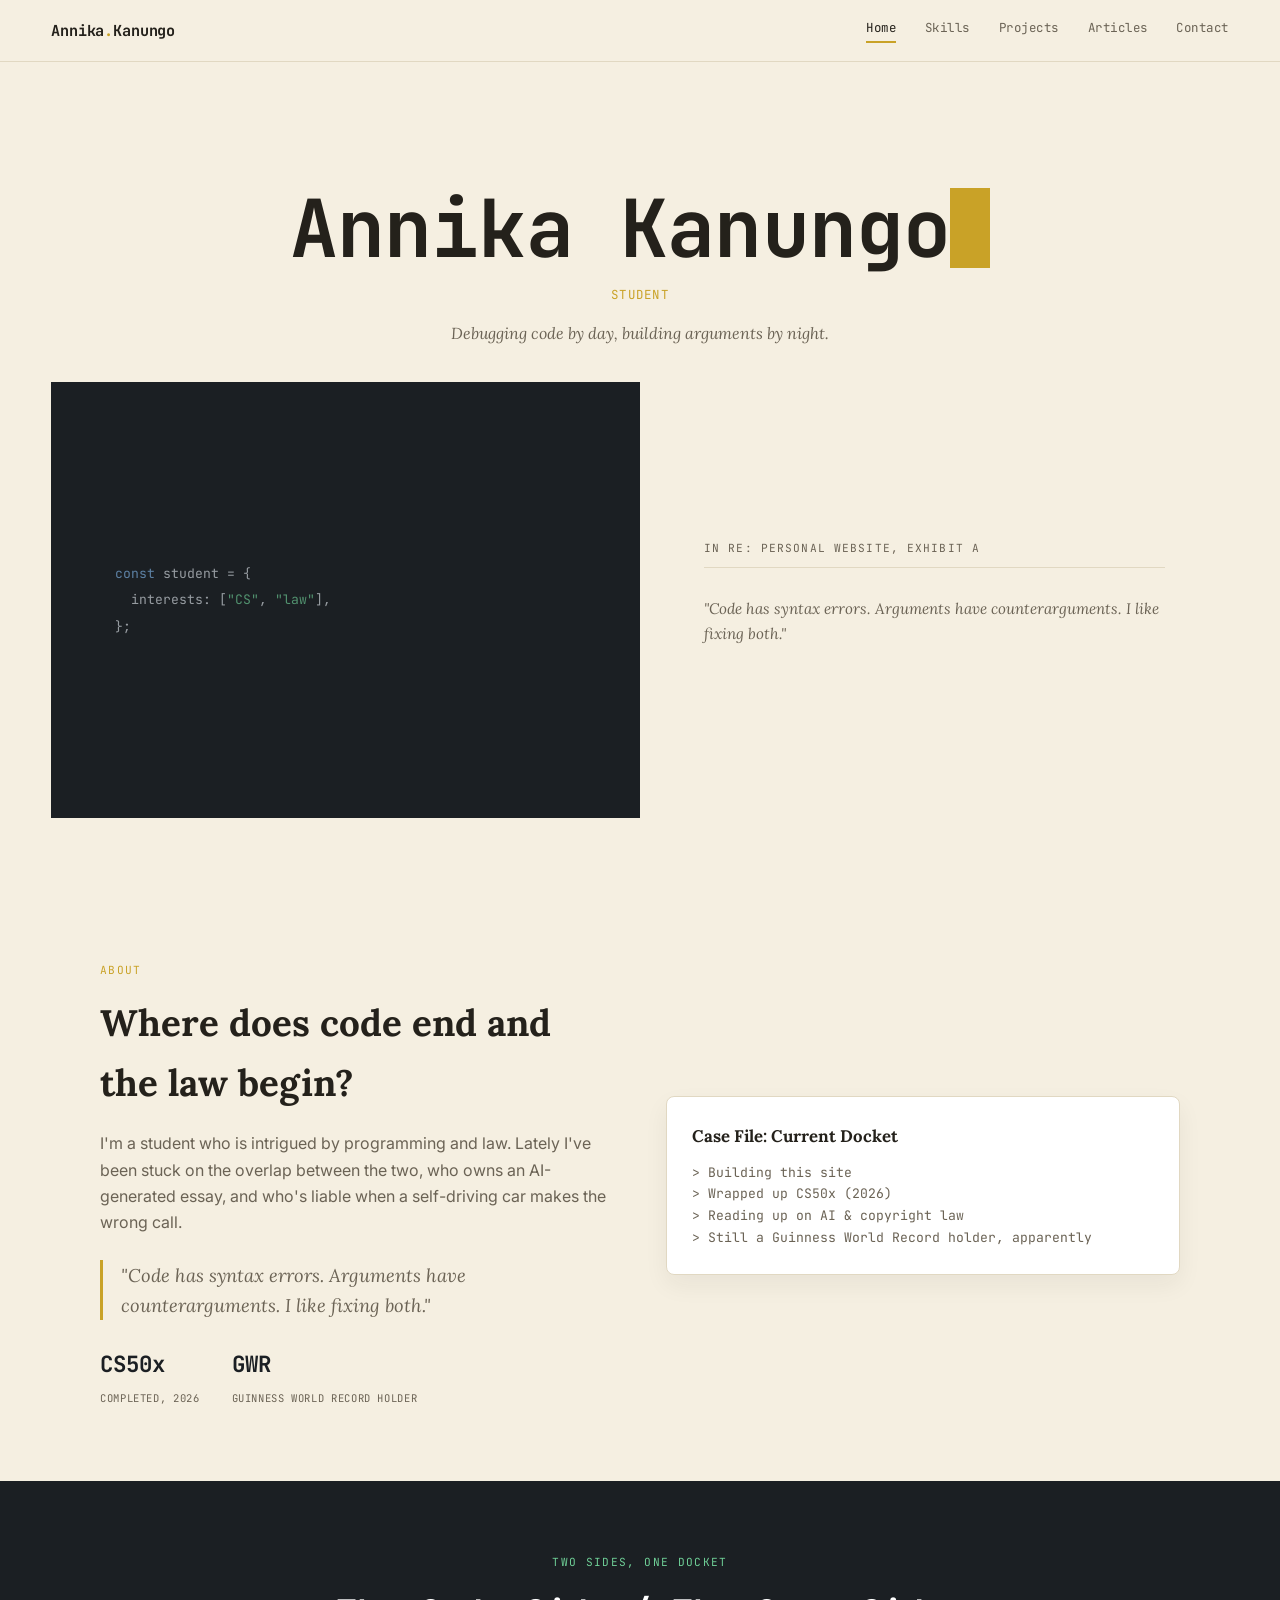
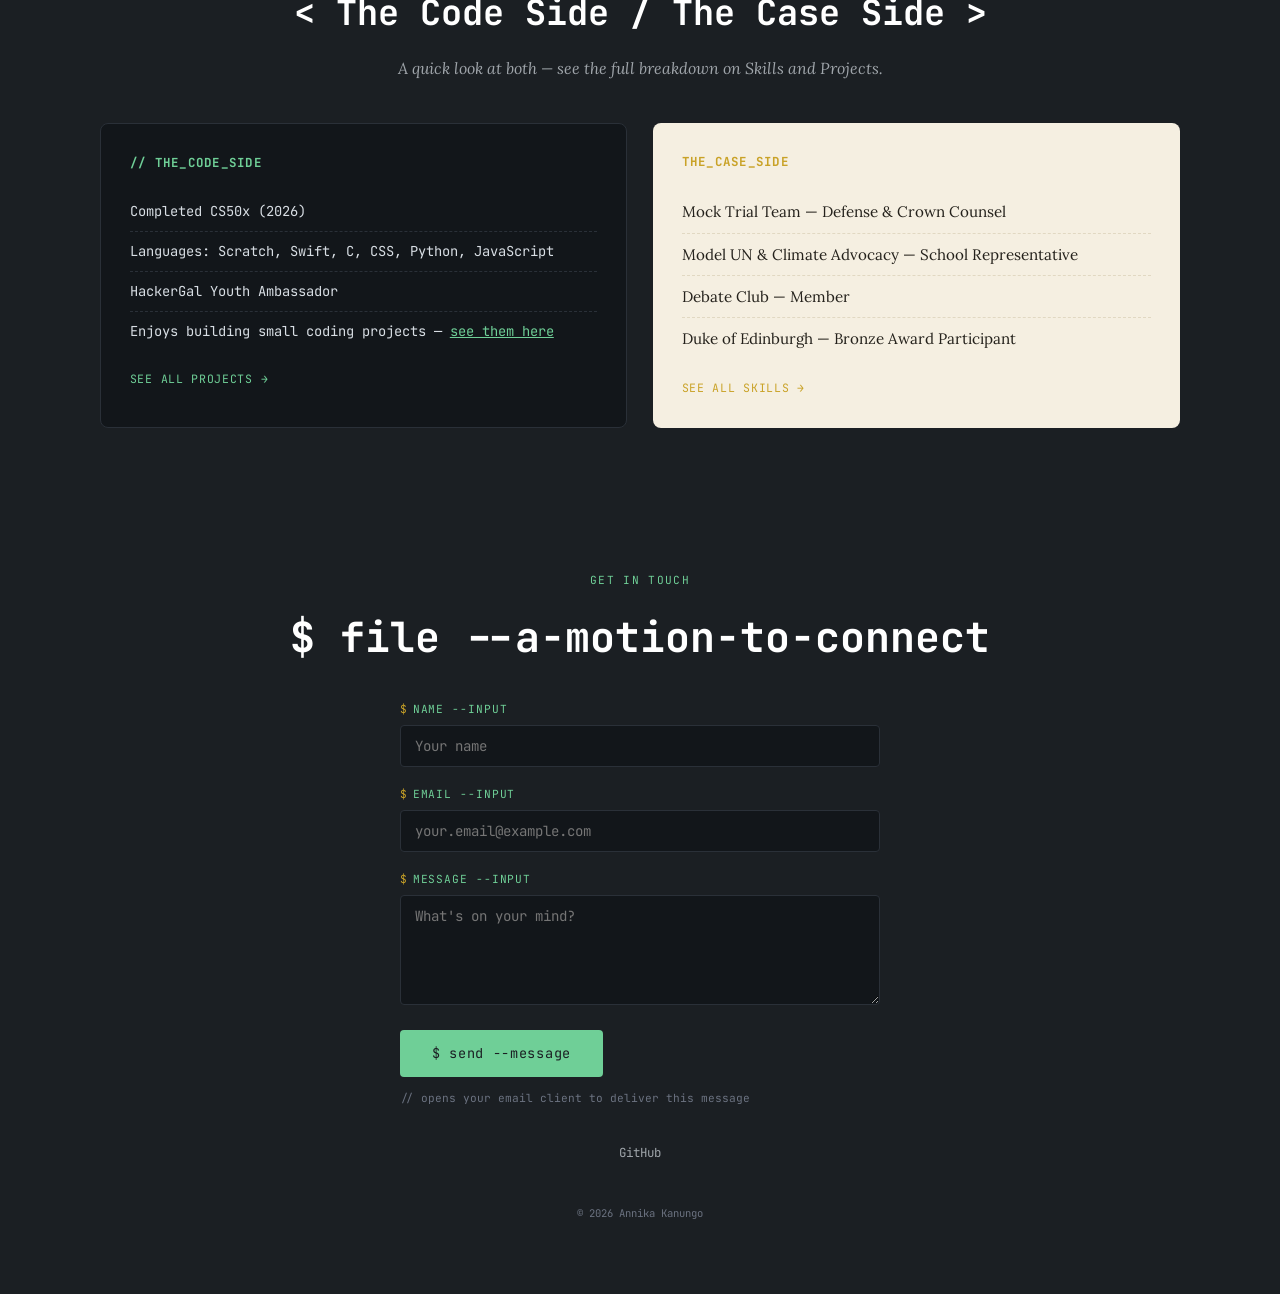
==== Index.html @ 3fa65ff0 "Add initial HTML structure for personal website" ====
<!DOCTYPE html>
<html lang="en">
<head>
<meta charset="UTF-8">
<meta name="viewport" content="width=device-width, initial-scale=1.0">
<title>Annika Kanungo — Code &amp; Case</title>
<link rel="preconnect" href="https://fonts.googleapis.com">
<link rel="preconnect" href="https://fonts.gstatic.com" crossorigin>
<link href="https://fonts.googleapis.com/css2?family=JetBrains+Mono:wght@400;500;700&family=Lora:ital,wght@0,500;0,600;1,400&family=Inter:wght@400;500&display=swap" rel="stylesheet">
<link rel="stylesheet" href="styles.css">
</head>
<body>

  <nav class="site-nav">
    <a class="nav-logo" href="index.html">Annika<span class="dot">.</span>Kanungo</a>
    <div class="nav-links">
      <a href="index.html" class="active">Home</a>
      <a href="skills.html">Skills</a>
      <a href="projects.html">Projects</a>
      <a href="articles.html">Articles</a>
      <a href="index.html#contact">Contact</a>
    </div>
  </nav>

  <!-- HERO — the name stays together as one unit; the two supporting
       panels below carry the code / case duality instead -->
  <section class="hero">
    <div class="hero-banner enter" style="--d:0.05s">
      <h1 class="hero-name">Annika Kanungo<span class="cursor">&nbsp;</span></h1>
      <p class="hero-tag">Student</p>
      <p class="hero-sub">Debugging code by day, building arguments by night.</p>
    </div>
    <div class="hero-panels">
      <div class="code enter" style="--d:0.2s">
        <div class="code-line"><span class="kw">const</span> student = &#123;</div>
        <div class="code-line">&nbsp;&nbsp;interests: [<span class="str">"CS"</span>, <span class="str">"law"</span>],</div>
        <div class="code-line">&#125;;</div>
      </div>
      <div class="case enter" style="--d:0.35s">
        <span class="case-caption">In re: Personal Website, Exhibit A</span>
        <p class="case-quote">"Code has syntax errors. Arguments have counterarguments. I like fixing both."</p>
      </div>
    </div>
  </section>

  <!-- ABOUT -->
  <section class="about">
    <div class="wrap">
      <div class="reveal">
        <span class="eyebrow">About</span>
        <h2>Where does code end and the law begin?</h2>
        <p>I'm a student who is intrigued by programming and law. Lately I've been stuck on the overlap between the two, who owns an AI-generated essay, and who's liable when a self-driving car makes the wrong call.</p>
        <p class="pull">"Code has syntax errors. Arguments have counterarguments. I like fixing both."</p>
        <div class="stat-row">
          <div><strong>CS50x</strong><small>Completed, 2026</small></div>
          <div><strong>GWR</strong><small>Guinness World Record Holder</small></div>
        </div>
      </div>
      <div class="docket-card reveal" style="--d:0.15s">
        <strong>Case File: Current Docket</strong>
        &gt; Building this site<br>
        &gt; Wrapped up CS50x (2026)<br>
        &gt; Reading up on AI &amp; copyright law<br>
        &gt; Still a Guinness World Record holder, apparently
      </div>
    </div>
  </section>

  <!-- PASSIONS: teaser linking out to Skills and Projects -->
  <section class="passions">
    <div class="wrap">
      <span class="eyebrow">Two Sides, One Docket</span>
      <h2>&lt; The Code Side / The Case Side &gt;</h2>
      <p class="center-sub">A quick look at both — see the full breakdown on Skills and Projects.</p>
      <div class="split-grid">
        <div class="panel code reveal" style="--d:0s">
          <h3>// the_code_side</h3>
          <ul>
            <li>Completed CS50x (2026)</li>
            <li>Languages: Scratch, Swift, C, CSS, Python, JavaScript</li>
            <li>HackerGal Youth Ambassador</li>
            <li>Enjoys building small coding projects — <a href="projects.html">see them here</a></li>
          </ul>
          <a class="panel-more" href="projects.html">See all projects →</a>
        </div>
        <div class="panel case reveal" style="--d:0.15s">
          <h3>the_case_side</h3>
          <ul>
            <li>Mock Trial Team — Defense &amp; Crown Counsel</li>
            <li>Model UN &amp; Climate Advocacy — School Representative</li>
            <li>Debate Club — Member</li>
            <li>Duke of Edinburgh — Bronze Award Participant</li>
          </ul>
          <a class="panel-more" href="skills.html">See all skills →</a>
        </div>
      </div>
    </div>
  </section>

  <!-- CONTACT -->
  <section class="contact" id="contact">
    <div class="wrap">
      <span class="eyebrow reveal">Get In Touch</span>
      <h2 class="reveal" style="--d:0.1s">$ file --a-motion-to-connect</h2>
      <form class="contact-form reveal" style="--d:0.2s" action="mailto:annika.kanungo@example.edu" method="post" enctype="text/plain">
        <div class="form-row">
          <label><span class="prompt">$</span>name --input</label>
          <input type="text" name="name" placeholder="Your name" required>
        </div>
        <div class="form-row">
          <label><span class="prompt">$</span>email --input</label>
          <input type="email" name="email" placeholder="your.email@example.com" required>
        </div>
        <div class="form-row">
          <label><span class="prompt">$</span>message --input</label>
          <textarea name="message" placeholder="What's on your mind?" required></textarea>
        </div>
        <button type="submit" class="form-submit">$ send --message</button>
        <p class="form-note">// opens your email client to deliver this message</p>
      </form>
      <div class="social reveal" style="--d:0.3s">
        <a href="#">GitHub</a>
      </div>
      <footer>&copy; 2026 Annika Kanungo</footer>
    </div>
  </section>

  <script src="script.js"></script>
</body>
</html>
---- styles.css ----
/* =========================================================
   TEACHING NOTE: shared stylesheet.
   All three pages (index, skills, projects) link to this one
   file plus one script.js — a real multi-page site shares its
   design system instead of copy-pasting styles into every page.
   Annika's brief (CS + law) still drives every choice: a "code"
   register (dark, monospace, terminal) and a "case" register
   (parchment, serif, legal brief) running side by side.
   ========================================================= */
:root{
  --code-bg: #1B1F23;     /* code-editor charcoal */
  --code-text: #D8DEE4;
  --code-accent: #6FCF97; /* terminal green */
  --brass: #C9A227;       /* gavel brass — bridges both halves */
  --parchment: #F5EFE1;   /* legal-document cream */
  --ink: #24211B;         /* ink on parchment */
  --ink-soft: #6B6355;
  --line: #E1D8C2;

  --mono: "JetBrains Mono", monospace;
  --serif: "Lora", Georgia, serif;
  --body: "Inter", sans-serif;

  --gap: clamp(1.5rem, 4vw, 4rem);
  --radius: 8px;
}

*{ box-sizing: border-box; }
html{ scroll-behavior: smooth; }
body{ margin:0; background: var(--parchment); color: var(--ink); font-family: var(--body); line-height:1.65; -webkit-font-smoothing: antialiased; }
@media (prefers-reduced-motion: reduce){
  html{ scroll-behavior:auto; }
  *{ animation-duration:0.001ms !important; animation-iteration-count:1 !important; transition-duration:0.001ms !important; }
}
::selection{ background: var(--brass); color:#1B1F23; }
:focus-visible{ outline: 2px solid var(--brass); outline-offset: 3px; }
section{ padding: calc(var(--gap) * 1.4) var(--gap); }
.wrap{ max-width: 1080px; margin: 0 auto; }
h1,h2,h3{ margin:0; }

.reveal{ opacity:0; transform: translateY(26px); transition: opacity .7s ease, transform .7s ease; transition-delay: var(--d,0s); }
.reveal.in-view{ opacity:1; transform:translateY(0); }
.enter{ opacity:0; transform: translateY(16px); animation: enter-up .8s cubic-bezier(.2,.7,.3,1) forwards; animation-delay: var(--d,0s); }
@keyframes enter-up{ to{ opacity:1; transform:translateY(0);} }
@media (prefers-reduced-motion: reduce){ .reveal,.enter{ opacity:1; transform:none; animation:none; transition:none; } }

/* ---------- NAV ---------- */
.site-nav{
  position: sticky; top: 0; z-index: 10;
  display:flex; align-items:center; justify-content:space-between;
  padding: 1.1rem clamp(1.5rem, 4vw, 4rem);
  background: rgba(245,239,225,0.92); backdrop-filter: blur(6px);
  border-bottom: 1px solid var(--line);
}
.nav-logo{ font-family: var(--mono); font-weight: 700; font-size: 0.95rem; color: var(--ink); text-decoration:none; letter-spacing: -0.01em; }
.nav-logo .dot{ color: var(--brass); }
.nav-links{ display:flex; gap: 1.8rem; font-family: var(--mono); font-size: 0.78rem; letter-spacing: 0.04em; }
.nav-links a{ color: var(--ink-soft); text-decoration:none; padding-bottom: 3px; border-bottom: 2px solid transparent; transition: color .2s ease, border-color .2s ease; }
.nav-links a:hover{ color: var(--ink); }
.nav-links a.active{ color: var(--ink); border-color: var(--brass); }
@media (max-width: 560px){
  .nav-links{ gap: 1.1rem; font-size: 0.7rem; }
}

/* ---------- PAGE HEADER (skills / projects) ---------- */
.page-header{ background: var(--code-bg); color: var(--code-text); text-align:center; padding: calc(var(--gap) * 1.6) var(--gap) calc(var(--gap) * 1.1); }
.page-header .eyebrow{ color: var(--code-accent); }
.page-header h1{ font-family: var(--serif); color: #fff; font-size: clamp(2rem, 5vw, 3rem); margin: 0.5rem 0 0.8rem; }
.page-header p{ font-family: var(--serif); font-style: italic; color: var(--code-text); opacity: 0.75; max-width: 46ch; margin: 0 auto; }

/* ---------- HERO: split code / case (index only) ---------- */
.hero{ min-height: 92vh; display:grid; grid-template-rows: auto 1fr; position: relative; }
.hero-banner{
  grid-column: 1 / -1; text-align:center; padding: 3.4rem clamp(1.5rem,5vw,4rem) 2.2rem;
  background: var(--parchment); position:relative; z-index: 2;
}
.hero-name{
  font-family: var(--mono); font-weight: 700; letter-spacing: -0.01em;
  font-size: clamp(2.4rem, 7vw, 5rem); line-height: 1; color: var(--ink);
}
.cursor{ display:inline-block; width: 0.5em; background: var(--brass); animation: blink 1s step-end infinite; }
@keyframes blink{ 50%{ opacity:0; } }
.hero-tag{ font-family: var(--mono); font-size: 0.78rem; letter-spacing: 0.1em; text-transform: uppercase; color: var(--brass); margin-top: 1.1rem; }
.hero-sub{ font-family: var(--serif); font-style: italic; color: var(--ink-soft); max-width: 44ch; margin: 0.9rem auto 0; }

.hero-panels{ grid-column: 1 / -1; display:grid; grid-template-columns: 1fr 1fr; }
.hero .code, .hero .case{ display:flex; flex-direction:column; justify-content:center; padding: 2.6rem clamp(1.5rem,5vw,4rem); position:relative; }
.hero .code{ background: var(--code-bg); color: var(--code-text); }
.hero .case{ background: var(--parchment); color: var(--ink); }
.code-line{ font-family: var(--mono); font-size: 0.82rem; color: var(--code-text); opacity: 0.65; margin: 0.15rem 0; }
.code-line .kw{ color: #7FB4E8; }
.code-line .str{ color: var(--code-accent); }
.code-line .cmt{ color: #6B7280; }
.case-caption{ font-family: var(--mono); font-size: 0.7rem; letter-spacing: 0.1em; text-transform: uppercase; color: var(--ink-soft); border-bottom: 1px solid var(--line); padding-bottom: 0.6rem; margin-bottom: 0.8rem; }
.case-quote{ font-family: var(--serif); font-style: italic; color: var(--ink-soft); font-size: 0.95rem; }

.seam{
  position:absolute; left:50%; top:0; transform:translate(-50%,-50%);
  width: 56px; height: 56px; border-radius:50%;
  background: var(--brass); color:#1B1F23;
  display:flex; align-items:center; justify-content:center;
  font-family: var(--mono); font-weight:700; font-size: 1rem;
  box-shadow: 0 0 0 8px var(--parchment);
  z-index: 3;
}
@media (max-width: 760px){
  .hero-panels{ grid-template-columns: 1fr; }
  .seam{ display:none; }
}

/* ---------- ABOUT ---------- */
.about{ background: var(--parchment); }
.about .wrap{ display:grid; grid-template-columns: 1fr 1fr; gap: var(--gap); align-items:center; }
.eyebrow{ font-family: var(--mono); font-size: 0.7rem; letter-spacing: 0.12em; text-transform: uppercase; color: var(--brass); display:block; margin-bottom: 0.8rem; }
.about h2{ font-family: var(--serif); font-size: clamp(1.7rem, 3.6vw, 2.3rem); margin-bottom: 1rem; }
.about p{ color: var(--ink-soft); max-width: 52ch; }
.pull{ font-family: var(--serif); font-style: italic; font-size: 1.15rem; border-left: 3px solid var(--brass); padding-left: 1.1rem; margin: 1.5rem 0; }
.stat-row{ display:flex; gap: 2rem; flex-wrap:wrap; margin-top: 1.6rem; }
.stat-row strong{ display:block; font-family: var(--mono); font-size: 1.4rem; color: var(--code-bg); }
.stat-row small{ font-family: var(--mono); color: var(--ink-soft); font-size: 0.66rem; letter-spacing: 0.06em; text-transform: uppercase; }
.docket-card{
  background: #fff; border: 1px solid var(--line); border-radius: var(--radius);
  padding: 1.6rem; font-family: var(--mono); font-size: 0.82rem; color: var(--ink-soft);
  box-shadow: 0 10px 24px rgba(36,33,27,0.06);
}
.docket-card strong{ display:block; font-family: var(--serif); font-size: 1.05rem; color: var(--ink); margin-bottom: 0.7rem; }

/* ---------- PASSIONS SPLIT (index teaser) ---------- */
.passions{ background: var(--code-bg); color: var(--code-text); }
.passions .eyebrow{ color: var(--code-accent); text-align:center; }
.passions h2{ font-family: var(--mono); text-align:center; font-size: clamp(1.6rem, 3.4vw, 2.2rem); color: #fff; margin-bottom: 0.8rem; }
.passions > .wrap > p.center-sub{ text-align:center; font-family: var(--serif); font-style:italic; color: var(--code-text); opacity:0.7; margin: 0 auto 2.6rem; max-width: 50ch; }
.split-grid{ display:grid; grid-template-columns: 1fr 1fr; gap: 1.6rem; }
.panel{ border-radius: var(--radius); padding: 1.8rem; }
.panel.code{ background: #12161A; border: 1px solid #2A3038; }
.panel.case{ background: var(--parchment); color: var(--ink); }
.panel h3{ font-family: var(--mono); font-size: 0.78rem; letter-spacing: 0.1em; text-transform: uppercase; margin-bottom: 1.2rem; }
.panel.code h3{ color: var(--code-accent); }
.panel.case h3{ color: var(--brass); font-family: var(--mono); }
.panel ul{ list-style: none; margin:0; padding:0; }
.panel.code li{ font-family: var(--mono); font-size: 0.86rem; padding: 0.5rem 0; border-bottom: 1px dashed #2A3038; }
.panel.case li{ font-family: var(--serif); font-size: 0.95rem; padding: 0.5rem 0; border-bottom: 1px dashed var(--line); }
.panel.code li a{ color: var(--code-accent); }
.panel.case li a{ color: var(--brass); }
.panel li:last-child{ border-bottom: none; }
.panel-more{ display:inline-block; margin-top: 1.2rem; font-family: var(--mono); font-size: 0.72rem; letter-spacing: 0.06em; text-transform:uppercase; text-decoration:none; }
.panel.code .panel-more{ color: var(--code-accent); }
.panel.case .panel-more{ color: var(--brass); }
.panel-more:hover{ text-decoration: underline; }

/* ---------- PROJECTS ---------- */
.projects{ background: var(--parchment); }
.projects .eyebrow{ text-align:center; }
.projects h2{ font-family: var(--serif); text-align:center; font-size: clamp(1.7rem, 3.6vw, 2.3rem); margin-bottom: 2.6rem; }
.grid{ display:grid; grid-template-columns: repeat(2, 1fr); gap: 1.4rem; }
.card{ background:#fff; border:1px solid var(--line); border-radius: var(--radius); padding: 1.7rem; position:relative; transition: transform .3s ease, box-shadow .3s ease; }
.card:hover{ transform: translateY(-5px); box-shadow: 0 14px 30px rgba(36,33,27,0.1); }
.card .tag{ font-family: var(--mono); font-size: 0.65rem; letter-spacing: 0.08em; text-transform: uppercase; padding: 0.2rem 0.55rem; border-radius: 4px; display:inline-block; margin-bottom: 0.9rem; }
.card.code-file .tag{ background: rgba(111,207,151,0.15); color: #2F7A52; }
.card.case-file .tag{ background: rgba(201,162,39,0.15); color: #8A6D14; }
.card h3{ font-family: var(--serif); font-size: 1.15rem; margin-bottom: 0.6rem; }
.card p{ color: var(--ink-soft); font-size: 0.92rem; margin:0; }

/* ---------- SKILLS ---------- */
.skills{ background: #fff; }
.skills .eyebrow{ text-align:center; }
.skills h2{ font-family: var(--serif); text-align:center; font-size: clamp(1.7rem, 3.6vw, 2.3rem); margin-bottom: 2.6rem; }
.skill-cols{ display:grid; grid-template-columns: 1fr 1fr; gap: 2.4rem; }
.skill-cols h4{ font-family: var(--mono); font-size: 0.72rem; letter-spacing: 0.1em; text-transform: uppercase; color: var(--brass); margin: 0 0 1.2rem; }
.skill-row{ margin-bottom: 1rem; font-family: var(--mono); font-size: 0.82rem; }
.skill-row .label{ display:flex; justify-content:space-between; margin-bottom: 0.35rem; color: var(--ink-soft); }
.bar{ height: 8px; background: var(--line); border-radius: 4px; overflow:hidden; font-family: var(--mono); }
.bar i{ display:block; height:100%; width: 0%; background: var(--code-accent); border-radius: 4px; transition: width 1.1s cubic-bezier(.2,.7,.3,1); }
.skill-cols.case .bar i{ background: var(--brass); }

/* ---------- CONTACT ---------- */
.contact{ background: var(--code-bg); color: var(--code-text); text-align:center; }
.contact .eyebrow{ color: var(--code-accent); }
.contact h2{ font-family: var(--mono); font-size: clamp(1.8rem, 5vw, 2.6rem); color:#fff; margin: 0.6rem 0 1.8rem; }
.cta-btn{
  display:inline-block; font-family: var(--mono); font-size: 0.85rem; letter-spacing: 0.05em;
  color: var(--code-bg); background: var(--code-accent); padding: 1rem 2.2rem; border-radius: 4px;
  text-decoration:none; transition: transform .25s ease, box-shadow .25s ease;
}
.cta-btn:hover{ transform: translateY(-3px); box-shadow: 0 12px 26px rgba(111,207,151,0.3); }
.contact-form{ max-width: 480px; margin: 0 auto; text-align:left; }
.form-row{ margin-bottom: 1.1rem; }
.form-row label{ display:block; font-family: var(--mono); font-size: 0.7rem; letter-spacing: 0.08em; text-transform: uppercase; color: var(--code-accent); margin-bottom: 0.4rem; }
.form-row label .prompt{ color: var(--brass); margin-right: 0.3rem; }
.form-row input, .form-row textarea{
  width: 100%; background: #12161A; border: 1px solid #2A3038; border-radius: 4px;
  color: var(--code-text); font-family: var(--mono); font-size: 0.88rem;
  padding: 0.7rem 0.85rem; resize: vertical;
}
.form-row textarea{ min-height: 110px; }
.form-row input:focus, .form-row textarea:focus{ outline: none; border-color: var(--brass); }
.form-submit{
  font-family: var(--mono); font-size: 0.85rem; letter-spacing: 0.05em;
  color: var(--code-bg); background: var(--code-accent); padding: 0.9rem 2rem; border: none; border-radius: 4px;
  cursor: pointer; transition: transform .25s ease, box-shadow .25s ease;
}
.form-submit:hover{ transform: translateY(-3px); box-shadow: 0 12px 26px rgba(111,207,151,0.3); }
.form-note{ font-family: var(--mono); font-size: 0.7rem; color: #6B7280; margin-top: 0.8rem; }
.social{ margin-top: 2.2rem; display:flex; gap:1.6rem; justify-content:center; font-family: var(--mono); font-size: 0.78rem; }
.social a{ text-decoration:none; color: var(--code-text); opacity: 0.7; }
.social a:hover{ opacity:1; color: var(--code-accent); }
footer{ margin-top: 2.6rem; font-family: var(--mono); font-size: 0.66rem; color: #6B7280; }

@media (max-width: 760px){
  .about .wrap{ grid-template-columns: 1fr; }
  .split-grid{ grid-template-columns: 1fr; }
  .grid{ grid-template-columns: 1fr; }
  .skill-cols{ grid-template-columns: 1fr; }
}

/* =========================================================
   ARTICLES PAGE
   TEACHING NOTE: same duality concept, new format — each
   article is presented like a docket entry / citation, with
   a big serif index number, a monospace meta line, and a
   colored tag pill (code / case / both). A small JS filter
   bar lets visitors narrow the list by tag without a reload —
   a good lightweight interactivity example for the class.
   ========================================================= */
.articles{ background: var(--parchment); }
.filter-bar{ display:flex; gap: 0.7rem; justify-content:center; flex-wrap: wrap; margin-bottom: 2.6rem; }
.filter-btn{
  font-family: var(--mono); font-size: 0.72rem; letter-spacing: 0.06em; text-transform: uppercase;
  background: #fff; border: 1px solid var(--line); color: var(--ink-soft);
  padding: 0.55rem 1.1rem; border-radius: 999px; cursor: pointer;
  transition: background .2s ease, color .2s ease, border-color .2s ease;
}
.filter-btn:hover{ border-color: var(--brass); color: var(--ink); }
.filter-btn.active{ background: var(--code-bg); border-color: var(--code-bg); color: #fff; }

.article-list{ display:flex; flex-direction: column; gap: 1.1rem; }
.article-card{
  background: #fff; border: 1px solid var(--line); border-radius: var(--radius);
  padding: 1.7rem clamp(1.3rem, 3vw, 2.2rem);
  display:grid; grid-template-columns: 64px 1fr; gap: 1.4rem; align-items: start;
  transition: transform .3s ease, box-shadow .3s ease;
}
.article-card:hover{ transform: translateY(-4px); box-shadow: 0 14px 30px rgba(36,33,27,0.1); }
.article-num{ font-family: var(--serif); font-size: 1.8rem; font-style: italic; color: var(--line); line-height: 1; }
.article-body h3{ font-family: var(--serif); font-size: 1.2rem; margin-bottom: 0.5rem; }
.article-body p{ color: var(--ink-soft); font-size: 0.92rem; margin: 0 0 0.9rem; }
.article-meta{ display:flex; align-items:center; gap: 0.9rem; font-family: var(--mono); font-size: 0.7rem; color: var(--ink-soft); flex-wrap: wrap; }
.pill{ padding: 0.2rem 0.6rem; border-radius: 999px; letter-spacing: 0.05em; text-transform: uppercase; font-size: 0.66rem; }
.pill.code{ background: rgba(111,207,151,0.15); color: #2F7A52; }
.pill.case{ background: rgba(201,162,39,0.15); color: #8A6D14; }
.pill.both{ background: linear-gradient(90deg, rgba(111,207,151,0.18), rgba(201,162,39,0.18)); color: var(--ink); }
.article-card[hidden]{ display:none; }

@media (max-width: 560px){
  .article-card{ grid-template-columns: 1fr; }
  .article-num{ display:none; }
}

/* ---------- ADMIN PANEL (client-side demo only) ---------- */
.admin-area{ max-width: 480px; margin: 0 auto 3rem; text-align:center; }
.admin-btn{ margin-bottom: 1rem; }
.admin-panel{
  background: var(--code-bg); color: var(--code-text); border-radius: var(--radius);
  padding: 1.6rem clamp(1.2rem,3vw,2rem); text-align:left; margin-bottom: 1.2rem;
}
.admin-panel h3{ font-family: var(--mono); font-size: 0.95rem; color: #fff; margin-bottom: 1.2rem; }
.admin-note{ font-family: var(--mono); font-size: 0.68rem; color: #6B7280; margin: 0 0 1rem; }
.admin-panel .form-row label{ color: var(--brass); }
.admin-panel input, .admin-panel textarea, .admin-panel select{
  width:100%; background:#12161A; border:1px solid #2A3038; border-radius:4px;
  color: var(--code-text); font-family: var(--mono); font-size:0.85rem; padding:0.65rem 0.8rem;
}
.admin-error{ font-family: var(--mono); font-size: 0.72rem; color: #E08585; margin-top: 0.7rem; }
.article-card.is-new{ border-color: var(--brass); }
.pill.new{ background: rgba(201,162,39,0.18); color: #8A6D14; }

.site-footer{
  text-align:center; font-family: var(--mono); font-size: 0.68rem; color: #6B7280;
  padding: 2.4rem var(--gap);
}
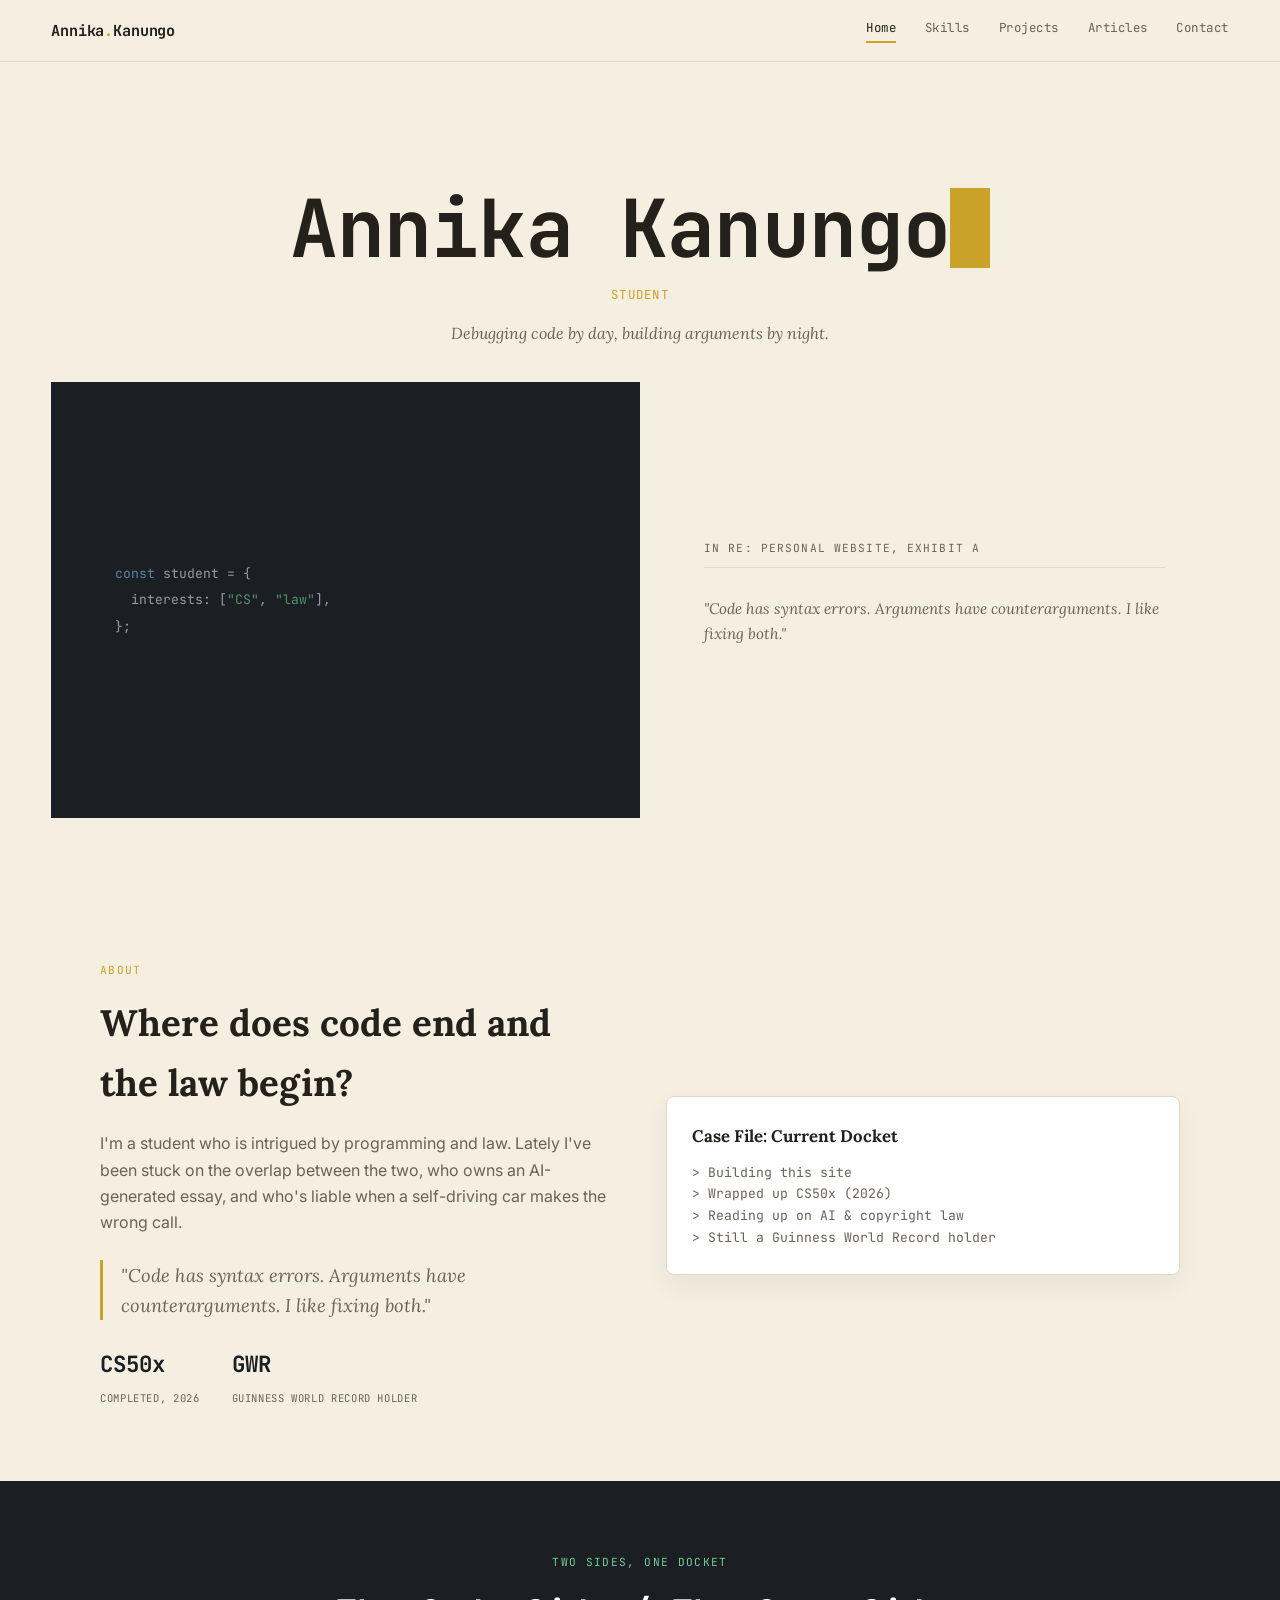
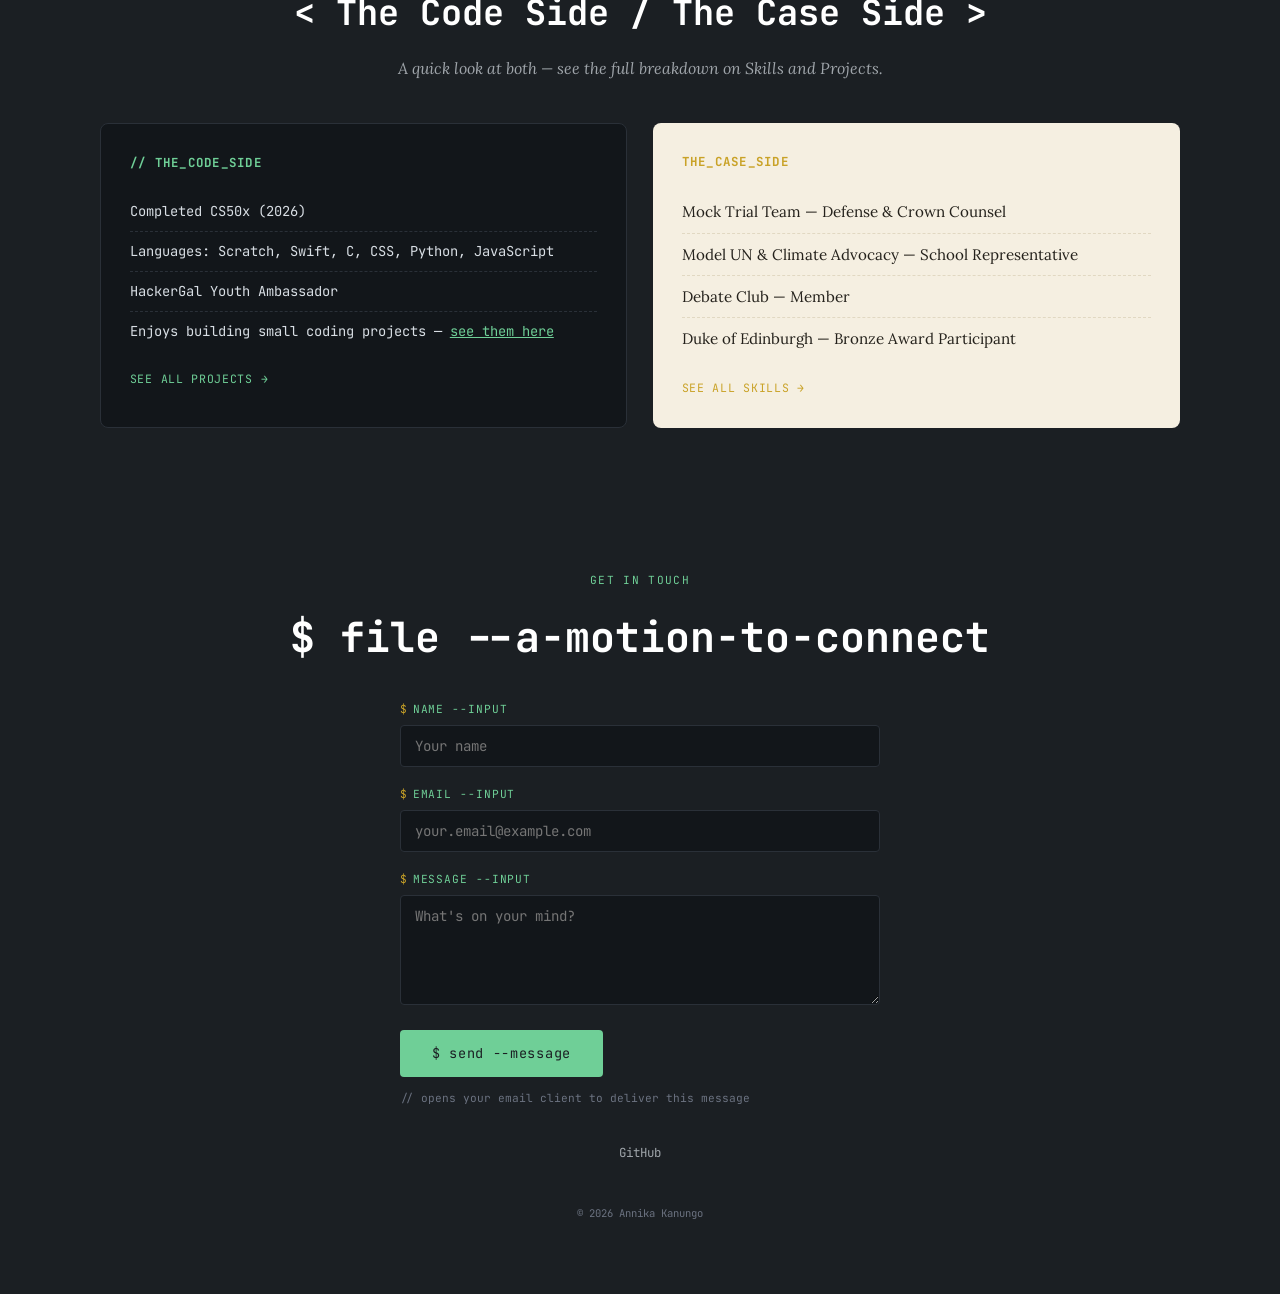
==== commit c6987de8: "Fix HTML entity for Guinness World Record holder" ====
--- a/Index.html
+++ b/Index.html
@@ -61,7 +61,7 @@
         &gt; Building this site<br>
         &gt; Wrapped up CS50x (2026)<br>
         &gt; Reading up on AI &amp; copyright law<br>
-        &gt; Still a Guinness World Record holder, apparently
+        &gt; Still a Guinness World Record holder
       </div>
     </div>
   </section>
